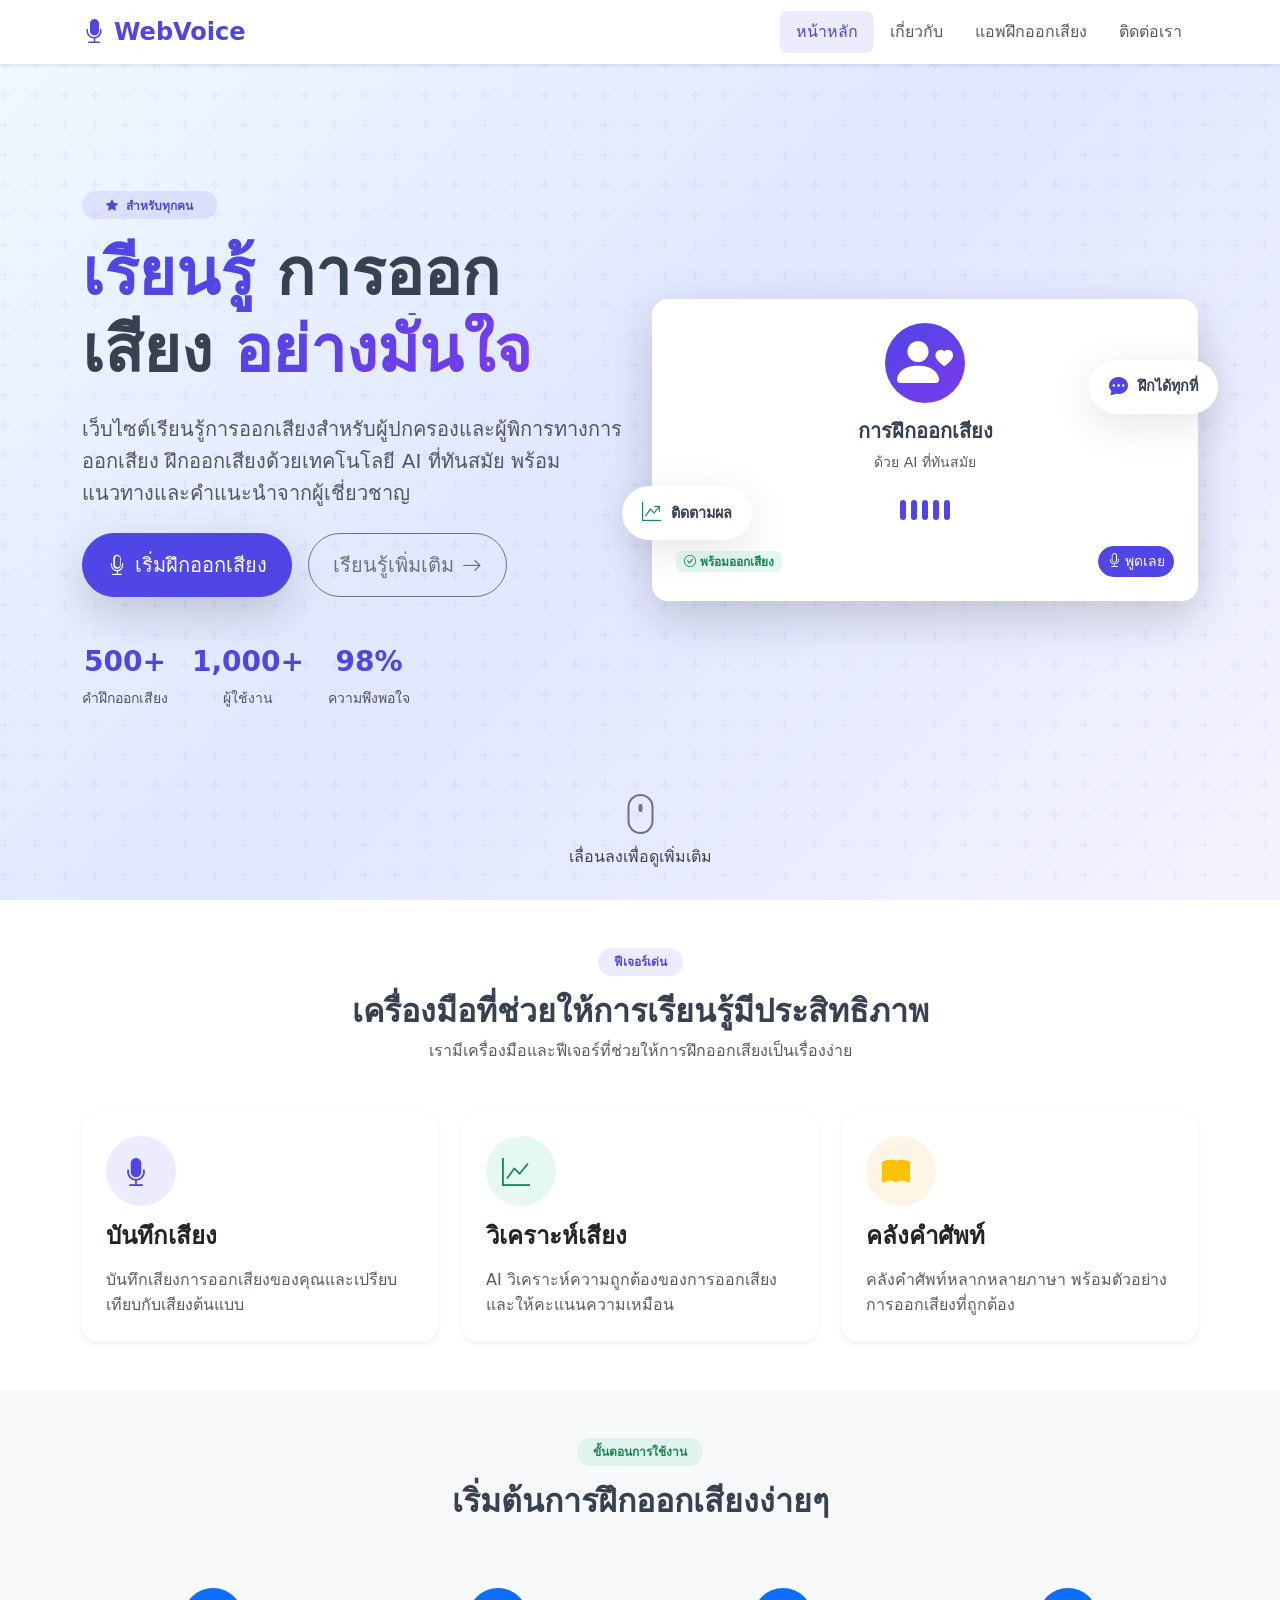
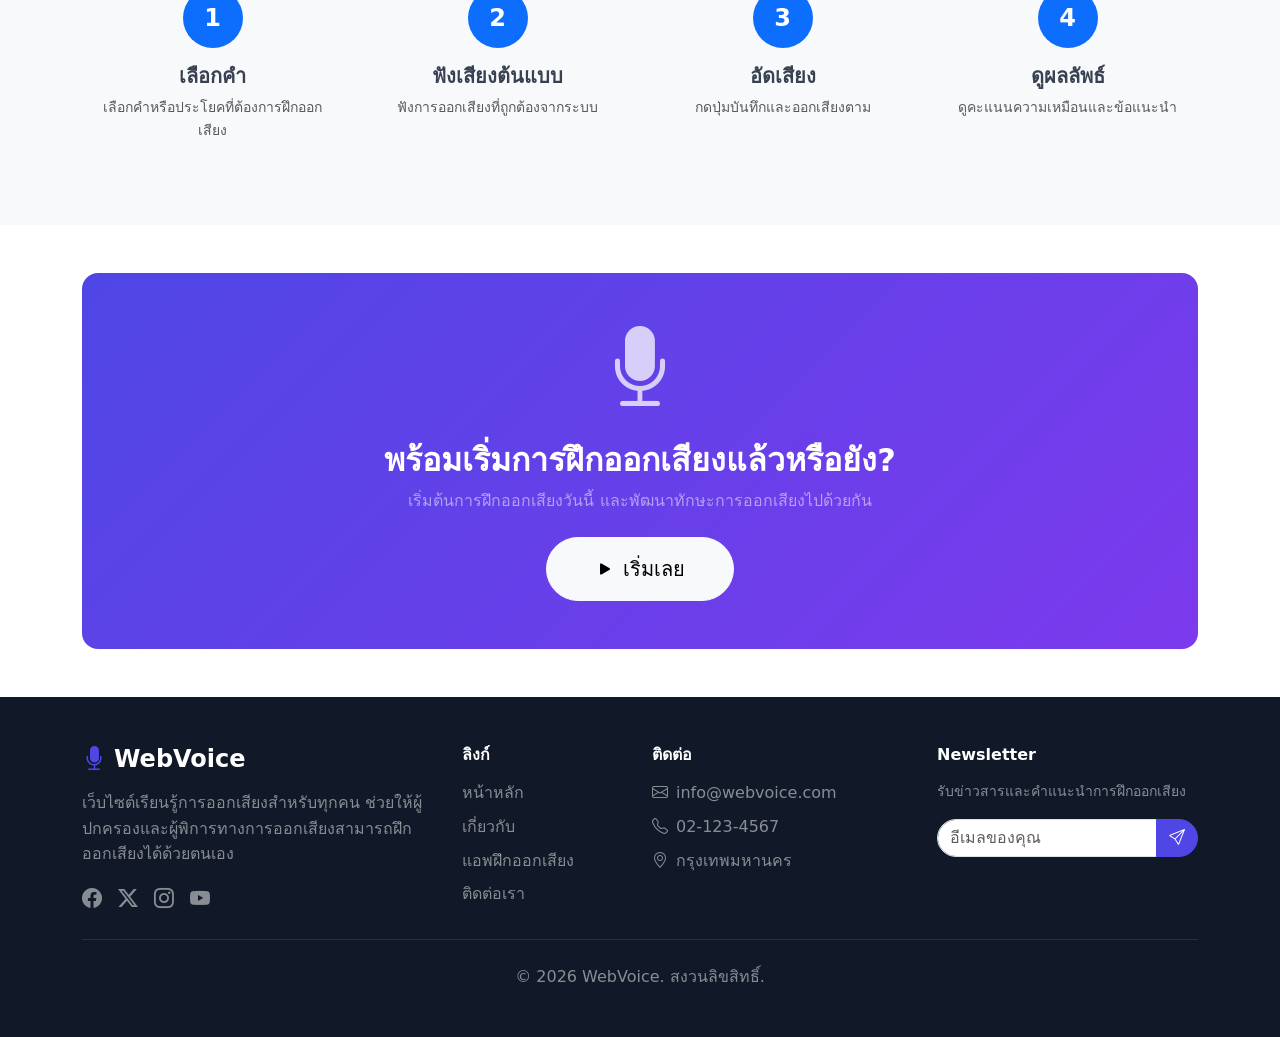
==== index.html @ 3326497d "first commit" ====
<!DOCTYPE html>
<html lang="th">
<head>
    <meta charset="UTF-8">
    <meta name="viewport" content="width=device-width, initial-scale=1.0">
    <title>WebVoice - เรียนรู้การออกเสียง</title>
    <link href="https://cdn.jsdelivr.net/npm/bootstrap@5.3.0/dist/css/bootstrap.min.css" rel="stylesheet">
    <link href="https://cdn.jsdelivr.net/npm/bootstrap-icons@1.11.0/font/bootstrap-icons.css" rel="stylesheet">
    <link rel="stylesheet" href="css/style.css">
</head>
<body>
    <!-- Header -->
    <header class="header-main">
        <nav class="navbar navbar-expand-lg navbar-light bg-white shadow-sm">
            <div class="container">
                <a class="navbar-brand fw-bold text-primary" href="index.html">
                    <i class="bi bi-mic-fill me-2"></i>WebVoice
                </a>
                <button class="navbar-toggler" type="button" data-bs-toggle="collapse" data-bs-target="#navbarNav">
                    <span class="navbar-toggler-icon"></span>
                </button>
                <div class="collapse navbar-collapse" id="navbarNav">
                    <ul class="navbar-nav ms-auto">
                        <li class="nav-item">
                            <a class="nav-link active" href="index.html">หน้าหลัก</a>
                        </li>
                        <li class="nav-item">
                            <a class="nav-link" href="about.html">เกี่ยวกับ</a>
                        </li>
                        <li class="nav-item">
                            <a class="nav-link" href="app.html">แอพฝึกออกเสียง</a>
                        </li>
                        <li class="nav-item">
                            <a class="nav-link" href="contact.html">ติดต่อเรา</a>
                        </li>
                    </ul>
                </div>
            </div>
        </nav>
    </header>

    <!-- Hero Section -->
    <section class="hero-section">
        <div class="hero-overlay"></div>
        <div class="container position-relative">
            <div class="row align-items-center min-vh-100">
                <div class="col-lg-6">
                    <div class="hero-content">
                        <span class="badge bg-primary-subtle text-primary mb-3 px-4 py-2 rounded-pill">
                            <i class="bi bi-star-fill me-1"></i> สำหรับทุกคน
                        </span>
                        <h1 class="display-3 fw-bold mb-4">
                            <span class="text-primary">เรียนรู้</span> การออกเสียง
                            <span class="text-gradient">อย่างมั่นใจ</span>
                        </h1>
                        <p class="lead text-muted mb-4">
                            เว็บไซต์เรียนรู้การออกเสียงสำหรับผู้ปกครองและผู้พิการทางการออกเสียง 
                            ฝึกออกเสียงด้วยเทคโนโลยี AI ที่ทันสมัย พร้อมแนวทางและคำแนะนำจากผู้เชี่ยวชาญ
                        </p>
                        <div class="d-flex gap-3 flex-wrap">
                            <a href="app.html" class="btn btn-primary btn-lg px-4 py-3 rounded-pill shadow-lg">
                                <i class="bi bi-mic me-2"></i>เริ่มฝึกออกเสียง
                            </a>
                            <a href="about.html" class="btn btn-outline-secondary btn-lg px-4 py-3 rounded-pill">
                                เรียนรู้เพิ่มเติม<i class="bi bi-arrow-right ms-2"></i>
                            </a>
                        </div>
                        <div class="mt-5 d-flex gap-4">
                            <div class="text-center">
                                <h3 class="fw-bold text-primary">500+</h3>
                                <p class="text-muted small mb-0">คำฝึกออกเสียง</p>
                            </div>
                            <div class="text-center">
                                <h3 class="fw-bold text-primary">1,000+</h3>
                                <p class="text-muted small mb-0">ผู้ใช้งาน</p>
                            </div>
                            <div class="text-center">
                                <h3 class="fw-bold text-primary">98%</h3>
                                <p class="text-muted small mb-0">ความพึงพอใจ</p>
                            </div>
                        </div>
                    </div>
                </div>
                <div class="col-lg-6 d-none d-lg-block">
                    <div class="hero-image-wrapper">
                        <div class="hero-card bg-white rounded-4 shadow-lg p-4">
                            <div class="text-center mb-3">
                                <div class="avatar-circle mx-auto mb-3">
                                    <i class="bi bi-person-heart display-4 text-white"></i>
                                </div>
                                <h5 class="fw-bold">การฝึกออกเสียง</h5>
                                <p class="text-muted small">ด้วย AI ที่ทันสมัย</p>
                            </div>
                            <div class="sound-wave mb-3">
                                <div class="bar"></div>
                                <div class="bar"></div>
                                <div class="bar"></div>
                                <div class="bar"></div>
                                <div class="bar"></div>
                            </div>
                            <div class="d-flex justify-content-between align-items-center">
                                <span class="badge bg-success-subtle text-success">
                                    <i class="bi bi-check-circle me-1"></i>พร้อมออกเสียง
                                </span>
                                <button class="btn btn-sm btn-primary rounded-pill">
                                    <i class="bi bi-mic"></i> พูดเลย
                                </button>
                            </div>
                        </div>
                        <div class="floating-card card-1">
                            <i class="bi bi-chat-dots-fill text-primary"></i>
                            <span>ฝึกได้ทุกที่</span>
                        </div>
                        <div class="floating-card card-2">
                            <i class="bi bi-graph-up-arrow text-success"></i>
                            <span>ติดตามผล</span>
                        </div>
                    </div>
                </div>
            </div>
        </div>
        <div class="hero-scroll-indicator">
            <div class="mouse">
                <div class="wheel"></div>
            </div>
            <span>เลื่อนลงเพื่อดูเพิ่มเติม</span>
        </div>
    </section>

    <!-- Features Section -->
    <section class="features-section py-5">
        <div class="container">
            <div class="text-center mb-5">
                <span class="badge bg-primary-subtle text-primary px-3 py-2 rounded-pill mb-3">
                    ฟีเจอร์เด่น
                </span>
                <h2 class="fw-bold">เครื่องมือที่ช่วยให้การเรียนรู้มีประสิทธิภาพ</h2>
                <p class="text-muted">เรามีเครื่องมือและฟีเจอร์ที่ช่วยให้การฝึกออกเสียงเป็นเรื่องง่าย</p>
            </div>
            <div class="row g-4">
                <div class="col-md-4">
                    <div class="feature-card card h-100 border-0 shadow-sm rounded-4 p-4">
                        <div class="icon-wrapper bg-primary-subtle rounded-circle p-3 mb-3 d-inline-block">
                            <i class="bi bi-mic-fill fs-3 text-primary"></i>
                        </div>
                        <h4 class="fw-bold mb-3">บันทึกเสียง</h4>
                        <p class="text-muted mb-0">
                            บันทึกเสียงการออกเสียงของคุณและเปรียบเทียบกับเสียงต้นแบบ
                        </p>
                    </div>
                </div>
                <div class="col-md-4">
                    <div class="feature-card card h-100 border-0 shadow-sm rounded-4 p-4">
                        <div class="icon-wrapper bg-success-subtle rounded-circle p-3 mb-3 d-inline-block">
                            <i class="bi bi-graph-up fs-3 text-success"></i>
                        </div>
                        <h4 class="fw-bold mb-3">วิเคราะห์เสียง</h4>
                        <p class="text-muted mb-0">
                            AI วิเคราะห์ความถูกต้องของการออกเสียงและให้คะแนนความเหมือน
                        </p>
                    </div>
                </div>
                <div class="col-md-4">
                    <div class="feature-card card h-100 border-0 shadow-sm rounded-4 p-4">
                        <div class="icon-wrapper bg-warning-subtle rounded-circle p-3 mb-3 d-inline-block">
                            <i class="bi bi-book-fill fs-3 text-warning"></i>
                        </div>
                        <h4 class="fw-bold mb-3">คลังคำศัพท์</h4>
                        <p class="text-muted mb-0">
                            คลังคำศัพท์หลากหลายภาษา พร้อมตัวอย่างการออกเสียงที่ถูกต้อง
                        </p>
                    </div>
                </div>
            </div>
        </div>
    </section>

    <!-- How It Works -->
    <section class="how-it-works py-5 bg-light">
        <div class="container">
            <div class="text-center mb-5">
                <span class="badge bg-success-subtle text-success px-3 py-2 rounded-pill mb-3">
                    ขั้นตอนการใช้งาน
                </span>
                <h2 class="fw-bold">เริ่มต้นการฝึกออกเสียงง่ายๆ</h2>
            </div>
            <div class="row g-4">
                <div class="col-md-3 text-center">
                    <div class="step-card">
                        <div class="step-number bg-primary text-white rounded-circle d-inline-flex align-items-center justify-content-center mb-3">
                            <span class="fs-4 fw-bold">1</span>
                        </div>
                        <h5 class="fw-bold">เลือกคำ</h5>
                        <p class="text-muted small">เลือกคำหรือประโยคที่ต้องการฝึกออกเสียง</p>
                    </div>
                </div>
                <div class="col-md-3 text-center">
                    <div class="step-card">
                        <div class="step-number bg-primary text-white rounded-circle d-inline-flex align-items-center justify-content-center mb-3">
                            <span class="fs-4 fw-bold">2</span>
                        </div>
                        <h5 class="fw-bold">ฟังเสียงต้นแบบ</h5>
                        <p class="text-muted small">ฟังการออกเสียงที่ถูกต้องจากระบบ</p>
                    </div>
                </div>
                <div class="col-md-3 text-center">
                    <div class="step-card">
                        <div class="step-number bg-primary text-white rounded-circle d-inline-flex align-items-center justify-content-center mb-3">
                            <span class="fs-4 fw-bold">3</span>
                        </div>
                        <h5 class="fw-bold">อัดเสียง</h5>
                        <p class="text-muted small">กดปุ่มบันทึกและออกเสียงตาม</p>
                    </div>
                </div>
                <div class="col-md-3 text-center">
                    <div class="step-card">
                        <div class="step-number bg-primary text-white rounded-circle d-inline-flex align-items-center justify-content-center mb-3">
                            <span class="fs-4 fw-bold">4</span>
                        </div>
                        <h5 class="fw-bold">ดูผลลัพธ์</h5>
                        <p class="text-muted small">ดูคะแนนความเหมือนและข้อแนะนำ</p>
                    </div>
                </div>
            </div>
        </div>
    </section>

    <!-- CTA Section -->
    <section class="cta-section py-5">
        <div class="container">
            <div class="card bg-primary border-0 rounded-4 p-5 text-center">
                <div class="row justify-content-center">
                    <div class="col-lg-8">
                        <i class="bi bi-mic-fill display-1 text-white opacity-75"></i>
                        <h2 class="fw-bold text-white mt-4">พร้อมเริ่มการฝึกออกเสียงแล้วหรือยัง?</h2>
                        <p class="text-white-50 mb-4">
                            เริ่มต้นการฝึกออกเสียงวันนี้ และพัฒนาทักษะการออกเสียงไปด้วยกัน
                        </p>
                        <a href="app.html" class="btn btn-light btn-lg px-5 py-3 rounded-pill">
                            <i class="bi bi-play-fill me-2"></i>เริ่มเลย
                        </a>
                    </div>
                </div>
            </div>
        </div>
    </section>

    <!-- Footer -->
    <footer class="footer-main bg-dark text-white py-5">
        <div class="container">
            <div class="row g-4">
                <div class="col-lg-4">
                    <h4 class="fw-bold mb-3">
                        <i class="bi bi-mic-fill me-2 text-primary"></i>WebVoice
                    </h4>
                    <p class="text-white-50 mb-3">
                        เว็บไซต์เรียนรู้การออกเสียงสำหรับทุกคน ช่วยให้ผู้ปกครองและผู้พิการทางการออกเสียงสามารถฝึกออกเสียงได้ด้วยตนเอง
                    </p>
                    <div class="d-flex gap-3">
                        <a href="#" class="text-white-50 fs-5"><i class="bi bi-facebook"></i></a>
                        <a href="#" class="text-white-50 fs-5"><i class="bi bi-twitter-x"></i></a>
                        <a href="#" class="text-white-50 fs-5"><i class="bi bi-instagram"></i></a>
                        <a href="#" class="text-white-50 fs-5"><i class="bi bi-youtube"></i></a>
                    </div>
                </div>
                <div class="col-lg-2">
                    <h6 class="fw-bold mb-3">ลิงก์</h6>
                    <ul class="list-unstyled mb-0">
                        <li class="mb-2"><a href="index.html" class="text-white-50 text-decoration-none">หน้าหลัก</a></li>
                        <li class="mb-2"><a href="about.html" class="text-white-50 text-decoration-none">เกี่ยวกับ</a></li>
                        <li class="mb-2"><a href="app.html" class="text-white-50 text-decoration-none">แอพฝึกออกเสียง</a></li>
                        <li class="mb-2"><a href="contact.html" class="text-white-50 text-decoration-none">ติดต่อเรา</a></li>
                    </ul>
                </div>
                <div class="col-lg-3">
                    <h6 class="fw-bold mb-3">ติดต่อ</h6>
                    <ul class="list-unstyled mb-0 text-white-50">
                        <li class="mb-2"><i class="bi bi-envelope me-2"></i>info@webvoice.com</li>
                        <li class="mb-2"><i class="bi bi-telephone me-2"></i>02-123-4567</li>
                        <li class="mb-2"><i class="bi bi-geo-alt me-2"></i>กรุงเทพมหานคร</li>
                    </ul>
                </div>
                <div class="col-lg-3">
                    <h6 class="fw-bold mb-3">Newsletter</h6>
                    <p class="text-white-50 small">รับข่าวสารและคำแนะนำการฝึกออกเสียง</p>
                    <div class="input-group">
                        <input type="email" class="form-control rounded-start-pill" placeholder="อีเมลของคุณ">
                        <button class="btn btn-primary rounded-end-pill" type="button">
                            <i class="bi bi-send"></i>
                        </button>
                    </div>
                </div>
            </div>
            <hr class="my-4 border-secondary">
            <div class="text-center text-white-50">
                <p class="mb-0">&copy; 2026 WebVoice. สงวนลิขสิทธิ์.</p>
            </div>
        </div>
    </footer>

    <script src="https://cdn.jsdelivr.net/npm/bootstrap@5.3.0/dist/js/bootstrap.bundle.min.js"></script>
</body>
</html>
---- css/style.css ----
/* filepath: css/style.css */
:root {
    --primary-color: #4f46e5;
    --secondary-color: #6366f1;
    --success-color: #10b981;
    --warning-color: #f59e0b;
    --info-color: #06b6d4;
    --dark-color: #1f2937;
    --light-color: #f9fafb;
    --gradient-primary: linear-gradient(135deg, #4f46e5 0%, #7c3aed 100%);
}

* {
    margin: 0;
    padding: 0;
    box-sizing: border-box;
}

body {
    font-family: 'Segoe UI', system-ui, -apple-system, sans-serif;
    line-height: 1.6;
    color: #374151;
    overflow-x: hidden;
}

/* Header */
.header-main {
    position: fixed;
    top: 0;
    left: 0;
    right: 0;
    z-index: 1000;
    background: rgba(255, 255, 255, 0.95);
    backdrop-filter: blur(10px);
}

.navbar-brand {
    font-size: 1.5rem;
    color: var(--primary-color) !important;
}

.nav-link {
    font-weight: 500;
    padding: 0.5rem 1rem !important;
    border-radius: 0.5rem;
    transition: all 0.3s ease;
}

.nav-link:hover,
.nav-link.active {
    color: var(--primary-color) !important;
    background: rgba(79, 70, 229, 0.1);
}

/* Hero Section */
.hero-section {
    position: relative;
    min-height: 100vh;
    background: linear-gradient(135deg, #f0f9ff 0%, #e0e7ff 50%, #f5f3ff 100%);
    overflow: hidden;
}

.hero-overlay {
    position: absolute;
    top: 0;
    left: 0;
    right: 0;
    bottom: 0;
    background: url("data:image/svg+xml,%3Csvg width='60' height='60' viewBox='0 0 60 60' xmlns='http://www.w3.org/2000/svg'%3E%3Cg fill='none' fill-rule='evenodd'%3E%3Cg fill='%234f46e5' fill-opacity='0.05'%3E%3Cpath d='M36 34v-4h-2v4h-4v2h4v4h2v-4h4v-2h-4zm0-30V0h-2v4h-4v2h4v4h2V6h4V4h-4zM6 34v-4H4v4H0v2h4v4h2v-4h4v-2H6zM6 4V0H4v4H0v2h4v4h2V6h4V4H6z'/%3E%3C/g%3E%3C/g%3E%3C/svg%3E");
}

.hero-content {
    animation: fadeInUp 1s ease-out;
}

@keyframes fadeInUp {
    from {
        opacity: 0;
        transform: translateY(30px);
    }
    to {
        opacity: 1;
        transform: translateY(0);
    }
}

.text-gradient {
    background: var(--gradient-primary);
    -webkit-background-clip: text;
    -webkit-text-fill-color: transparent;
    background-clip: text;
}

.hero-image-wrapper {
    position: relative;
    animation: fadeInRight 1s ease-out 0.3s both;
}

@keyframes fadeInRight {
    from {
        opacity: 0;
        transform: translateX(30px);
    }
    to {
        opacity: 1;
        transform: translateX(0);
    }
}

.hero-card {
    animation: float 3s ease-in-out infinite;
}

@keyframes float {
    0%, 100% {
        transform: translateY(0);
    }
    50% {
        transform: translateY(-10px);
    }
}

.avatar-circle {
    width: 80px;
    height: 80px;
    background: var(--gradient-primary);
    border-radius: 50%;
    display: flex;
    align-items: center;
    justify-content: center;
}

.sound-wave {
    display: flex;
    align-items: center;
    justify-content: center;
    gap: 5px;
    height: 40px;
}

.sound-wave .bar {
    width: 6px;
    height: 20px;
    background: var(--primary-color);
    border-radius: 3px;
    animation: soundWave 1s ease-in-out infinite;
}

.sound-wave .bar:nth-child(1) { animation-delay: 0s; }
.sound-wave .bar:nth-child(2) { animation-delay: 0.1s; }
.sound-wave .bar:nth-child(3) { animation-delay: 0.2s; }
.sound-wave .bar:nth-child(4) { animation-delay: 0.3s; }
.sound-wave .bar:nth-child(5) { animation-delay: 0.4s; }

@keyframes soundWave {
    0%, 100% {
        height: 10px;
    }
    50% {
        height: 35px;
    }
}

.floating-card {
    position: absolute;
    background: white;
    padding: 12px 20px;
    border-radius: 50px;
    box-shadow: 0 10px 40px rgba(0, 0, 0, 0.1);
    display: flex;
    align-items: center;
    gap: 10px;
    font-weight: 600;
    font-size: 0.9rem;
    animation: floatCard 3s ease-in-out infinite;
}

.floating-card i {
    font-size: 1.2rem;
}

.card-1 {
    top: 20%;
    right: -20px;
    animation-delay: 0s;
}

.card-2 {
    bottom: 20%;
    left: -30px;
    animation-delay: 1.5s;
}

@keyframes floatCard {
    0%, 100% {
        transform: translateY(0);
    }
    50% {
        transform: translateY(-10px);
    }
}

.hero-scroll-indicator {
    position: absolute;
    bottom: 30px;
    left: 50%;
    transform: translateX(-50%);
    text-align: center;
    animation: bounce 2s infinite;
}

.hero-scroll-indicator .mouse {
    width: 26px;
    height: 40px;
    border: 2px solid #6b7280;
    border-radius: 20px;
    margin: 0 auto 10px;
    position: relative;
}

.hero-scroll-indicator .wheel {
    width: 4px;
    height: 8px;
    background: #6b7280;
    border-radius: 2px;
    position: absolute;
    top: 8px;
    left: 50%;
    transform: translateX(-50%);
    animation: scroll 2s infinite;
}

@keyframes bounce {
    0%, 20%, 50%, 80%, 100% {
        transform: translateX(-50%) translateY(0);
    }
    40% {
        transform: translateX(-50%) translateY(-10px);
    }
    60% {
        transform: translateX(-50%) translateY(-5px);
    }
}

@keyframes scroll {
    0% {
        opacity: 1;
        transform: translateX(-50%) translateY(0);
    }
    100% {
        opacity: 0;
        transform: translateX(-50%) translateY(15px);
    }
}

/* Features Section */
.feature-card {
    transition: all 0.3s ease;
}

.feature-card:hover {
    transform: translateY(-5px);
}

.icon-wrapper {
    width: 70px;
    height: 70px;
    display: flex;
    align-items: center;
    justify-content: center;
}

/* How It Works */
.step-card {
    padding: 20px;
}

.step-number {
    width: 60px;
    height: 60px;
    font-size: 1.5rem;
}

/* CTA Section */
.cta-section .card {
    background: var(--gradient-primary) !important;
}

/* Footer */
.footer-main {
    background: #111827 !important;
}

.footer-main a {
    transition: all 0.3s ease;
}

.footer-main a:hover {
    color: white !important;
    transform: translateX(5px);
}

/* Buttons */
.btn-primary {
    background: var(--primary-color);
    border-color: var(--primary-color);
}

.btn-primary:hover {
    background: #4338ca;
    border-color: #4338ca;
}

.btn-outline-secondary:hover {
    background: #6b7280;
    border-color: #6b7280;
    color: white;
}

/* Responsive */
@media (max-width: 991px) {
    .hero-image-wrapper {
        display: none;
    }
    
    .floating-card {
        display: none;
    }
}

@media (max-width: 768px) {
    .display-3 {
        font-size: 2rem !important;
    }
    
    .hero-content .d-flex {
        flex-direction: column;
    }
    
    .hero-content .btn {
        width: 100%;
    }
}

/* App Page Specific Styles */
.app-container {
    min-height: 100vh;
    padding-top: 80px;
    background: linear-gradient(135deg, #f0f9ff 0%, #e0e7ff 100%);
}

.word-display {
    background: white;
    border-radius: 20px;
    padding: 40px;
    box-shadow: 0 20px 60px rgba(0, 0, 0, 0.1);
}

.word-text {
    font-size: 3rem;
    font-weight: 700;
    color: var(--dark-color);
    margin-bottom: 10px;
}

.word-phonetic {
    font-size: 1.5rem;
    color: #6b7280;
}

.record-button {
    width: 120px;
    height: 120px;
    border-radius: 50%;
    background: var(--gradient-primary);
    border: none;
    color: white;
    font-size: 3rem;
    cursor: pointer;
    transition: all 0.3s ease;
    box-shadow: 0 10px 40px rgba(79, 70, 229, 0.4);
}

.record-button:hover {
    transform: scale(1.1);
}

.record-button.recording {
    animation: pulse 1s infinite;
}

@keyframes pulse {
    0% {
        box-shadow: 0 0 0 0 rgba(79, 70, 229, 0.7);
    }
    70% {
        box-shadow: 0 0 0 30px rgba(79, 70, 229, 0);
    }
    100% {
        box-shadow: 0 0 0 0 rgba(79, 70, 229, 0);
    }
}

.result-display {
    background: white;
    border-radius: 20px;
    padding: 30px;
    margin-top: 30px;
}

.score-circle {
    width: 150px;
    height: 150px;
    border-radius: 50%;
    display: flex;
    align-items: center;
    justify-content: center;
    font-size: 3rem;
    font-weight: 700;
    margin: 0 auto;
}

.score-high {
    background: linear-gradient(135deg, #d1fae5 0%, #a7f3d0 100%);
    color: #065f46;
}

.score-medium {
    background: linear-gradient(135deg, #fef3c7 0%, #fde68a 100%);
    color: #92400e;
}

.score-low {
    background: linear-gradient(135deg, #fee2e2 0%, #fecaca 100%);
    color: #991b1b;
}

/* About Page */
.about-hero {
    background: linear-gradient(135deg, #f0f9ff 0%, #e0e7ff 100%);
    padding: 120px 0 60px;
}

.about-card {
    background: white;
    border-radius: 20px;
    padding: 40px;
    box-shadow: 0 20px 60px rgba(0, 0, 0, 0.1);
}

/* Contact Page */
.contact-hero {
    background: linear-gradient(135deg, #f0f9ff 0%, #e0e7ff 100%);
    padding: 120px 0 60px;
}

.profile-card {
    background: white;
    border-radius: 20px;
    padding: 30px;
    box-shadow: 0 20px 60px rgba(0, 0, 0, 0.1);
    text-align: center;
}

.profile-image {
    width: 150px;
    height: 150px;
    border-radius: 50%;
    object-fit: cover;
    margin-bottom: 20px;
    border: 5px solid var(--primary-color);
}

.contact-form {
    background: white;
    border-radius: 20px;
    padding: 40px;
    box-shadow: 0 20px 60px rgba(0, 0, 0, 0.1);
}

/* Animations */
.fade-in {
    animation: fadeIn 0.5s ease-out;
}

@keyframes fadeIn {
    from {
        opacity: 0;
    }
    to {
        opacity: 1;
    }
}

/* Utility Classes */
.bg-primary-subtle {
    background-color: rgba(79, 70, 229, 0.1) !important;
}

.bg-success-subtle {
    background-color: rgba(16, 185, 129, 0.1) !important;
}

.bg-warning-subtle {
    background-color: rgba(245, 158, 11, 0.1) !important;
}

.text-primary {
    color: var(--primary-color) !important;
}
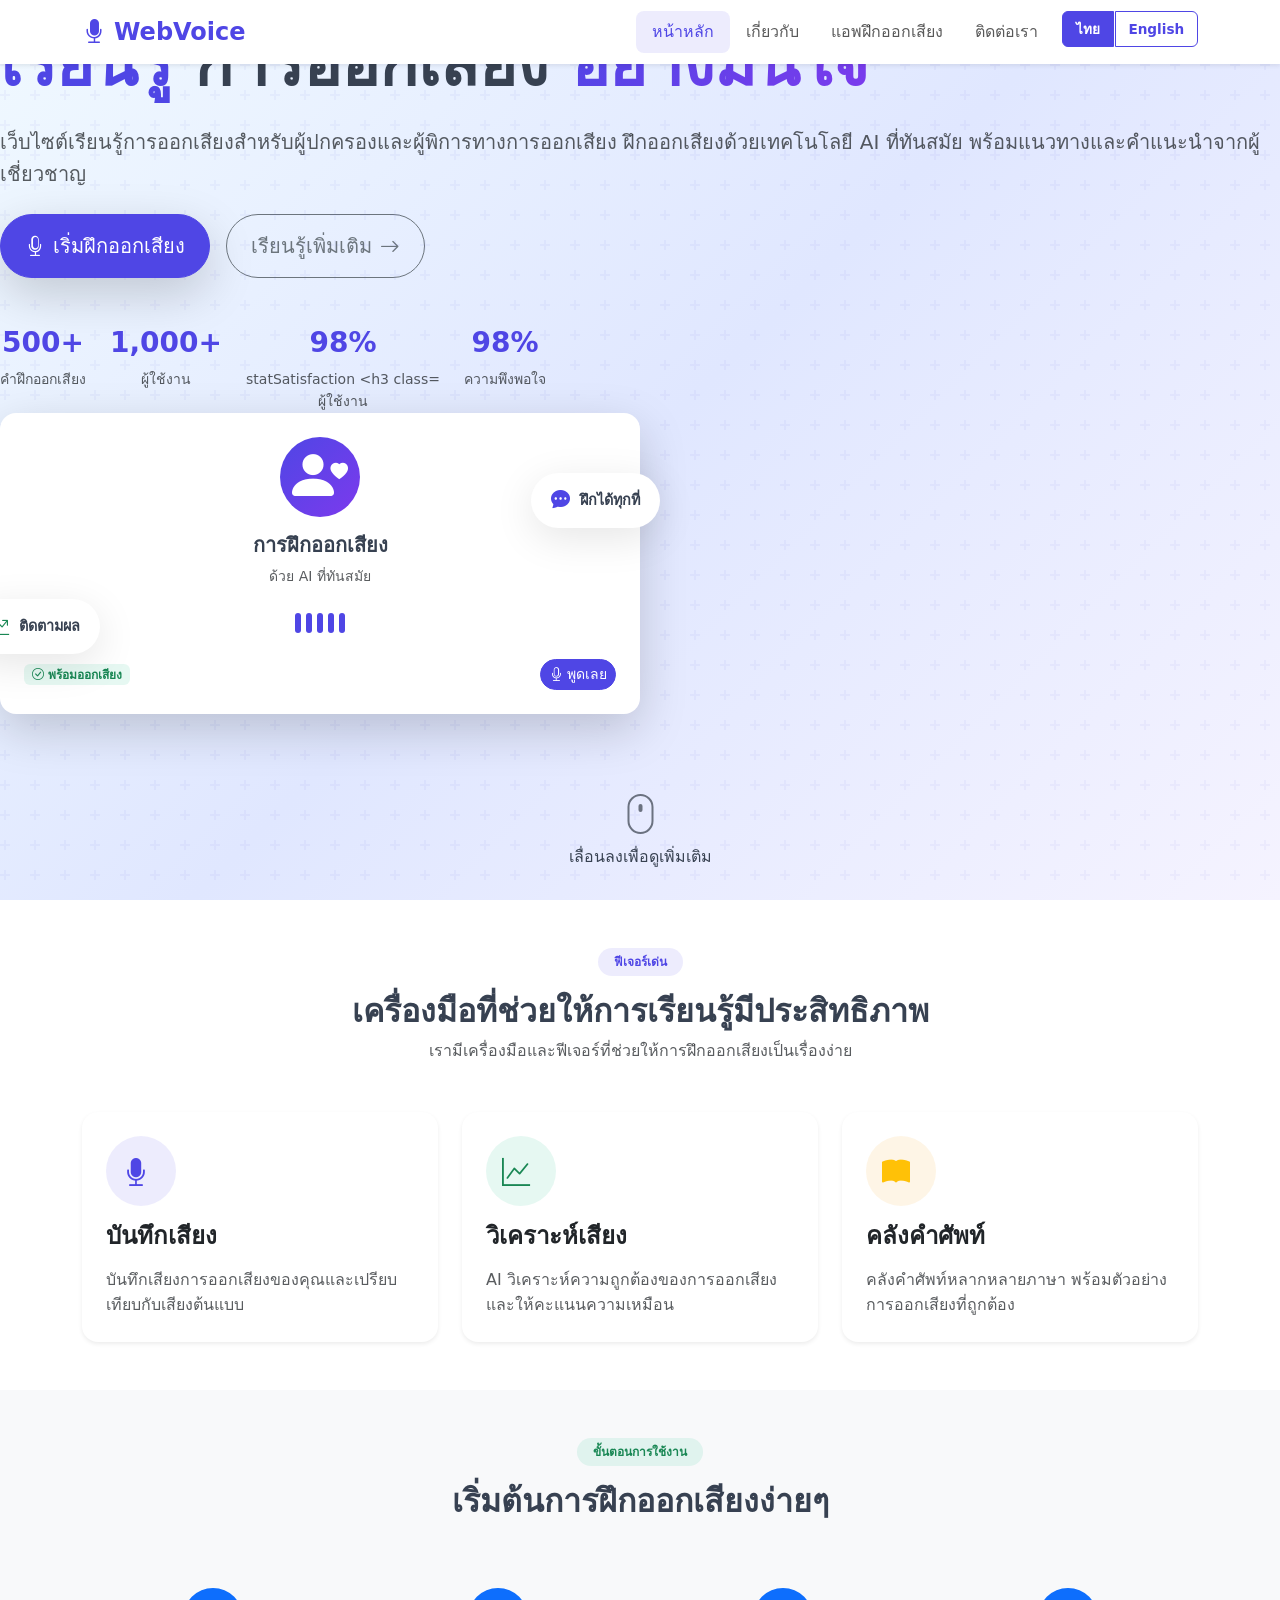
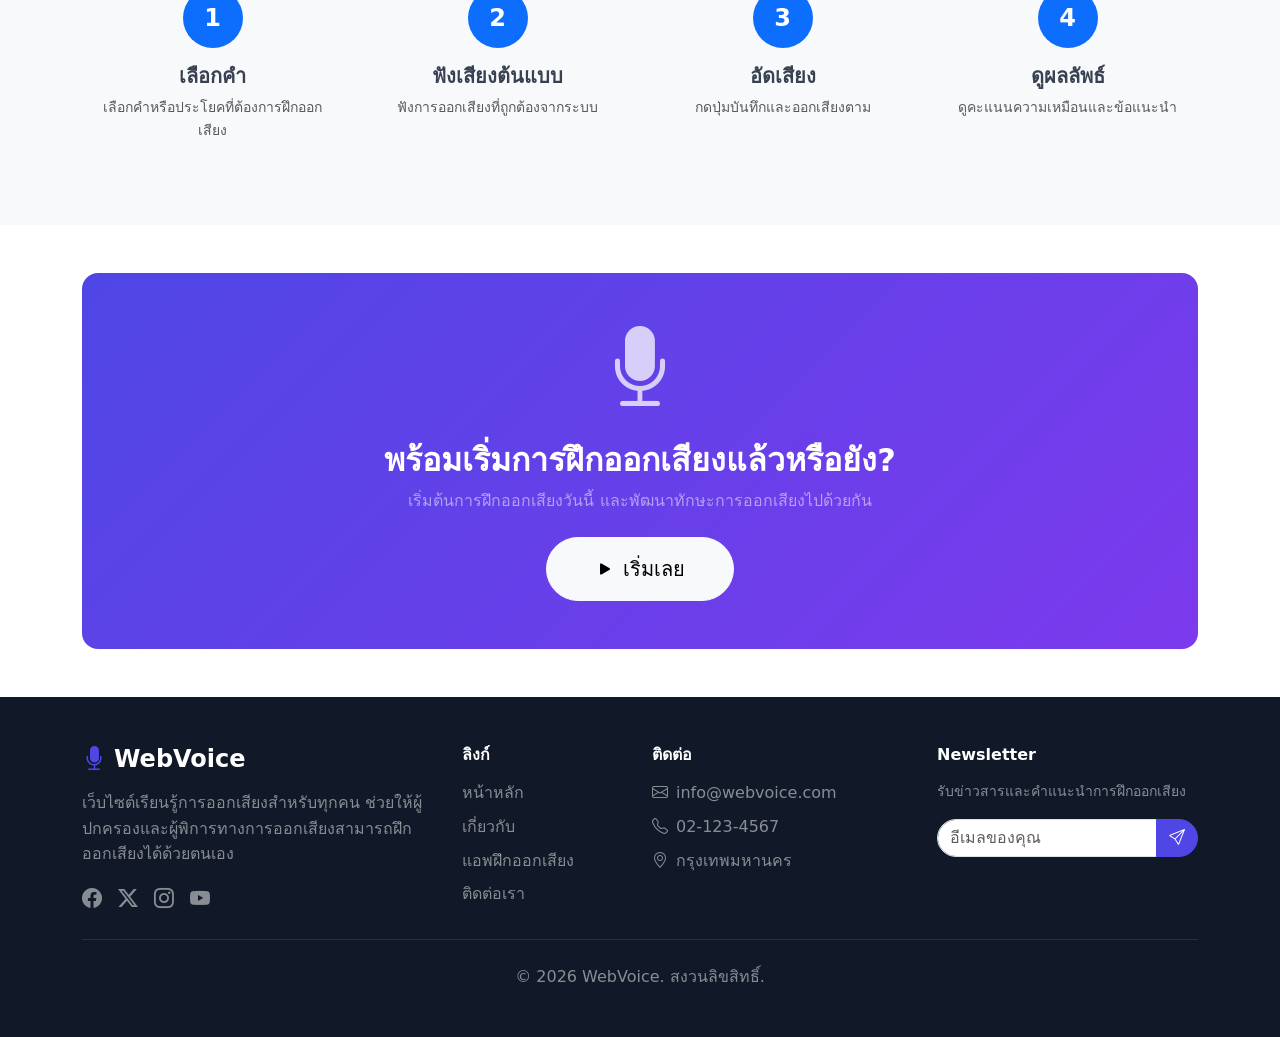
==== commit d32796c1: "ปรับแก้ prompt สั่งให้ AI gen เว็บ รองรับการฝึกออกเสียง 2 ภาษา" ====
--- a/index.html
+++ b/index.html
@@ -3,10 +3,11 @@
 <head>
     <meta charset="UTF-8">
     <meta name="viewport" content="width=device-width, initial-scale=1.0">
-    <title>WebVoice - เรียนรู้การออกเสียง</title>
+    <title data-i18n="indexTitle">WebVoice - เรียนรู้การออกเสียง</title>
     <link href="https://cdn.jsdelivr.net/npm/bootstrap@5.3.0/dist/css/bootstrap.min.css" rel="stylesheet">
     <link href="https://cdn.jsdelivr.net/npm/bootstrap-icons@1.11.0/font/bootstrap-icons.css" rel="stylesheet">
     <link rel="stylesheet" href="css/style.css">
+    <script src="js/i18n.js"></script>
 </head>
 <body>
     <!-- Header -->
@@ -22,16 +23,22 @@
                 <div class="collapse navbar-collapse" id="navbarNav">
                     <ul class="navbar-nav ms-auto">
                         <li class="nav-item">
-                            <a class="nav-link active" href="index.html">หน้าหลัก</a>
-                        </li>
-                        <li class="nav-item">
-                            <a class="nav-link" href="about.html">เกี่ยวกับ</a>
-                        </li>
-                        <li class="nav-item">
-                            <a class="nav-link" href="app.html">แอพฝึกออกเสียง</a>
-                        </li>
-                        <li class="nav-item">
-                            <a class="nav-link" href="contact.html">ติดต่อเรา</a>
+                            <a class="nav-link active" href="index.html" data-i18n="home">หน้าหลัก</a>
+                        </li>
+                        <li class="nav-item">
+                            <a class="nav-link" href="about.html" data-i18n="about">เกี่ยวกับ</a>
+                        </li>
+                        <li class="nav-item">
+                            <a class="nav-link" href="app.html" data-i18n="app">แอพฝึกออกเสียง</a>
+                        </li>
+                        <li class="nav-item">
+                            <a class="nav-link" href="contact.html" data-i18n="contact">ติดต่อเรา</a>
+                        </li>
+                        <li class="nav-item">
+                            <div class="btn-group ms-2" role="group">
+                                <button type="button" class="btn btn-sm btn-outline-primary rounded-start" id="langTh" onclick="i18n.setLanguage('th')">ไทย</button>
+                                <button type="button" class="btn btn-sm btn-outline-primary rounded-end" id="langEn" onclick="i18n.setLanguage('en')">English</button>
+                            </div>
                         </li>
                     </ul>
                 </div>
@@ -41,36 +48,36 @@
 
     <!-- Hero Section -->
     <section class="hero-section">
-        <div class="hero-overlay"></div>
-        <div class="container position-relative">
-            <div class="row align-items-center min-vh-100">
-                <div class="col-lg-6">
-                    <div class="hero-content">
-                        <span class="badge bg-primary-subtle text-primary mb-3 px-4 py-2 rounded-pill">
-                            <i class="bi bi-star-fill me-1"></i> สำหรับทุกคน
+        <div class="hero-overlay"></div><span data-i18n="badgeForEveryone"> สำหรับทุกคน</span>
                         </span>
                         <h1 class="display-3 fw-bold mb-4">
-                            <span class="text-primary">เรียนรู้</span> การออกเสียง
-                            <span class="text-gradient">อย่างมั่นใจ</span>
+                            <span class="text-primary" data-i18n="heroHeading1">เรียนรู้</span> <span data-i18n="heroHeading2">การออกเสียง</span>
+                            <span class="text-gradient" data-i18n="heroHeading3">อย่างมั่นใจ</span>
                         </h1>
-                        <p class="lead text-muted mb-4">
+                        <p class="lead text-muted mb-4" data-i18n="heroDesc">
                             เว็บไซต์เรียนรู้การออกเสียงสำหรับผู้ปกครองและผู้พิการทางการออกเสียง 
                             ฝึกออกเสียงด้วยเทคโนโลยี AI ที่ทันสมัย พร้อมแนวทางและคำแนะนำจากผู้เชี่ยวชาญ
                         </p>
                         <div class="d-flex gap-3 flex-wrap">
                             <a href="app.html" class="btn btn-primary btn-lg px-4 py-3 rounded-pill shadow-lg">
-                                <i class="bi bi-mic me-2"></i>เริ่มฝึกออกเสียง
+                                <i class="bi bi-mic me-2"></i><span data-i18n="startPractice">เริ่มฝึกออกเสียง</span>
                             </a>
                             <a href="about.html" class="btn btn-outline-secondary btn-lg px-4 py-3 rounded-pill">
-                                เรียนรู้เพิ่มเติม<i class="bi bi-arrow-right ms-2"></i>
+                                <span data-i18n="learnMore">เรียนรู้เพิ่มเติม</span><i class="bi bi-arrow-right ms-2"></i>
                             </a>
                         </div>
                         <div class="mt-5 d-flex gap-4">
                             <div class="text-center">
                                 <h3 class="fw-bold text-primary">500+</h3>
-                                <p class="text-muted small mb-0">คำฝึกออกเสียง</p>
+                                <p class="text-muted small mb-0" data-i18n="statWords">คำฝึกออกเสียง</p>
                             </div>
                             <div class="text-center">
+                                <h3 class="fw-bold text-primary">1,000+</h3>
+                                <p class="text-muted small mb-0" data-i18n="statUsers">ผู้ใช้งาน</p>
+                            </div>
+                            <div class="text-center">
+                                <h3 class="fw-bold text-primary">98%</h3>
+                                <p class="text-muted small mb-0" data-i18n="statSatisfaction
                                 <h3 class="fw-bold text-primary">1,000+</h3>
                                 <p class="text-muted small mb-0">ผู้ใช้งาน</p>
                             </div>
--- a/css/style.css
+++ b/css/style.css
@@ -50,6 +50,33 @@
 .nav-link.active {
     color: var(--primary-color) !important;
     background: rgba(79, 70, 229, 0.1);
+}
+
+/* Language Switcher */
+.btn-group .btn-outline-primary {
+    font-size: 0.85rem;
+    font-weight: 600;
+    padding: 0.4rem 0.8rem;
+    border-color: var(--primary-color);
+    color: var(--primary-color);
+    transition: all 0.3s ease;
+}
+
+.btn-group .btn-outline-primary:hover {
+    background-color: var(--primary-color);
+    border-color: var(--primary-color);
+    color: white;
+}
+
+.btn-group .btn-outline-primary.active {
+    background-color: var(--primary-color);
+    border-color: var(--primary-color);
+    color: white;
+}
+
+.nav-item .btn-group {
+    display: flex;
+    gap: 2px;
 }
 
 /* Hero Section */
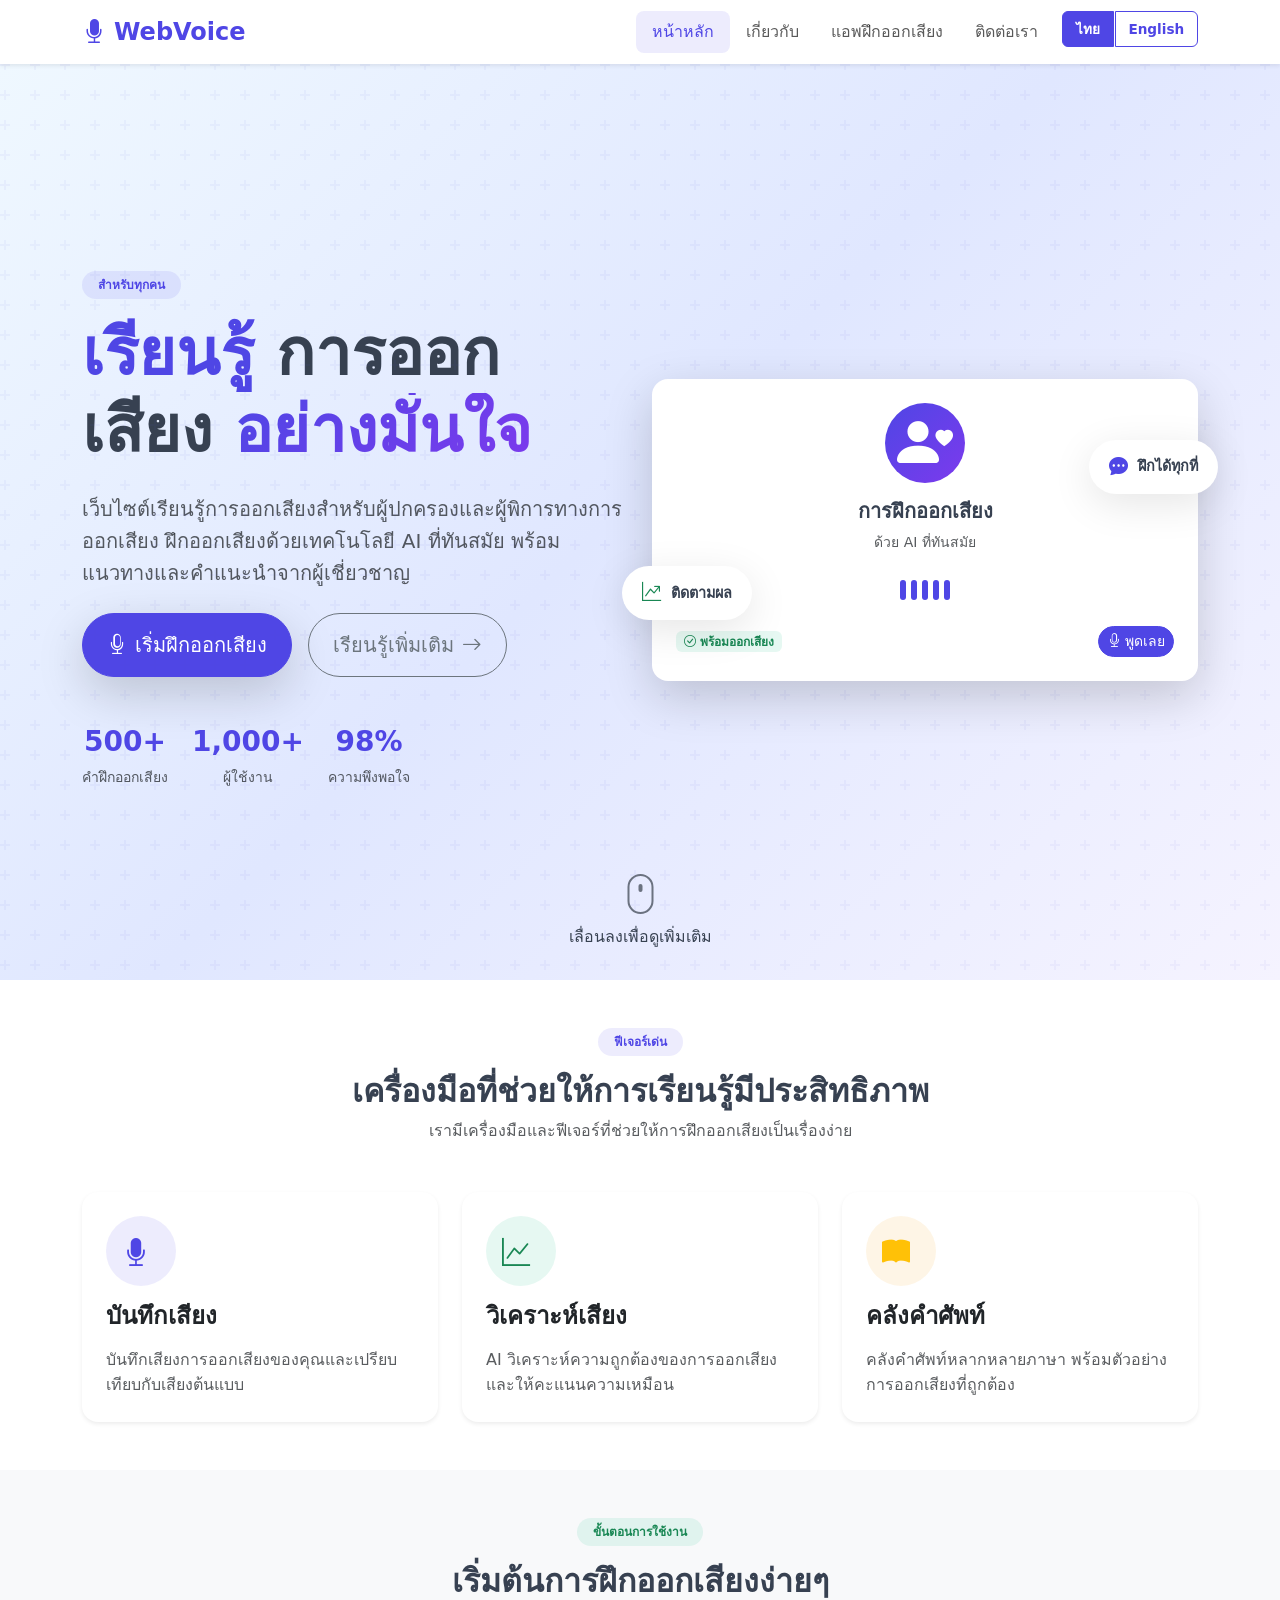
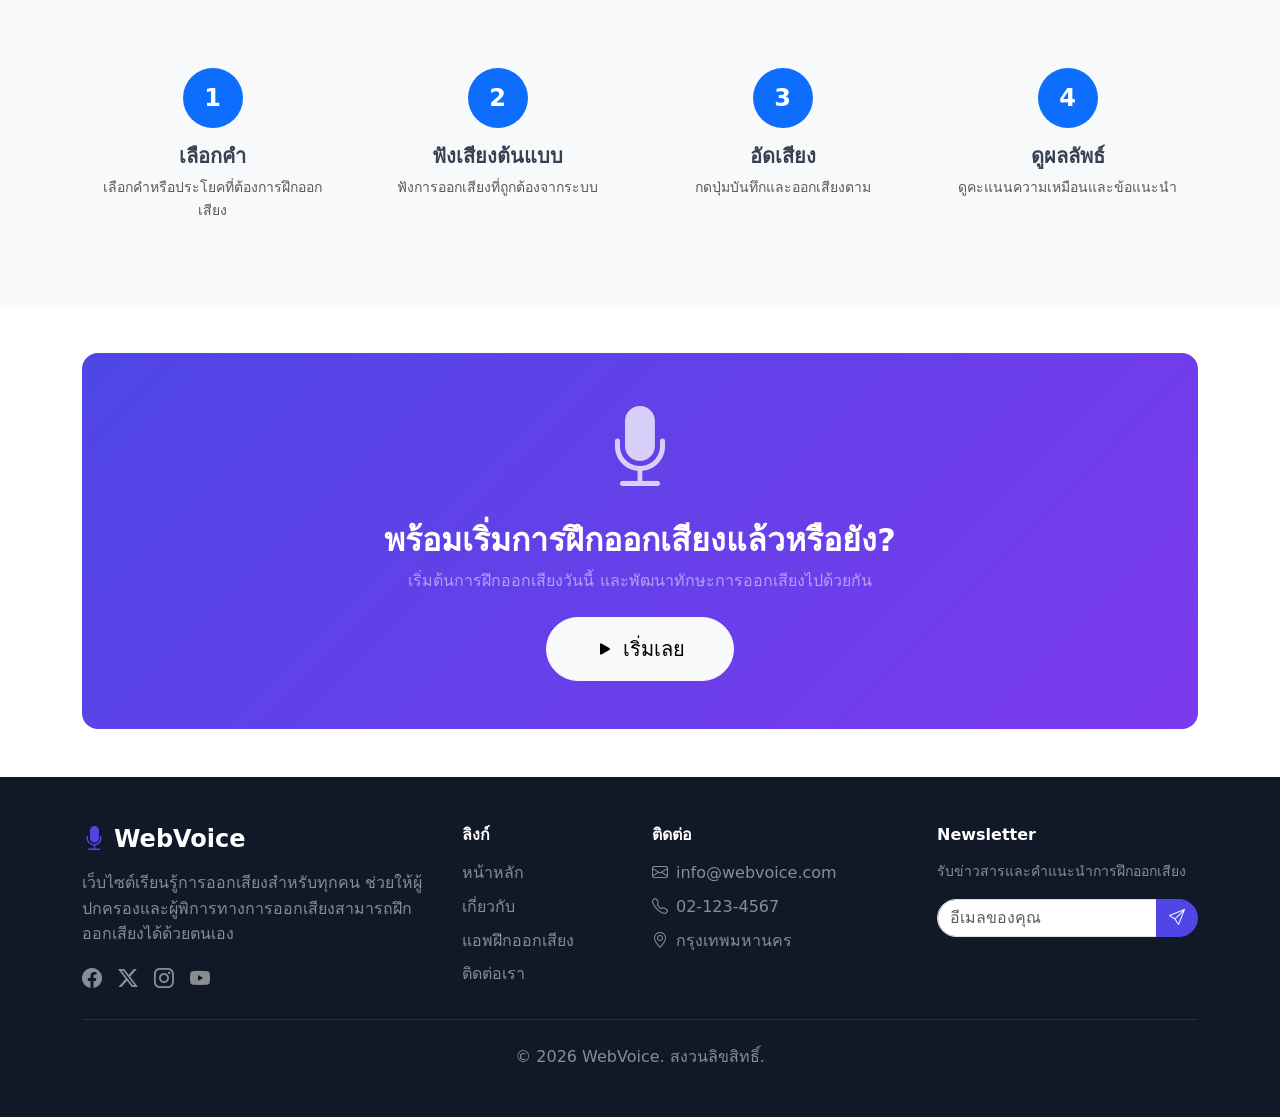
==== commit 90b3379c: "แก้ hero section layout เพี้ยน" ====
--- a/index.html
+++ b/index.html
@@ -48,8 +48,12 @@
 
     <!-- Hero Section -->
     <section class="hero-section">
-        <div class="hero-overlay"></div><span data-i18n="badgeForEveryone"> สำหรับทุกคน</span>
-                        </span>
+        <div class="hero-overlay"></div>
+        <div class="container">
+            <div class="row align-items-center min-vh-100">
+                <div class="col-lg-6">
+                    <div class="hero-content">
+                        <span class="badge bg-primary-subtle text-primary px-3 py-2 rounded-pill mb-3" data-i18n="badgeForEveryone">สำหรับทุกคน</span>
                         <h1 class="display-3 fw-bold mb-4">
                             <span class="text-primary" data-i18n="heroHeading1">เรียนรู้</span> <span data-i18n="heroHeading2">การออกเสียง</span>
                             <span class="text-gradient" data-i18n="heroHeading3">อย่างมั่นใจ</span>
@@ -77,13 +81,7 @@
                             </div>
                             <div class="text-center">
                                 <h3 class="fw-bold text-primary">98%</h3>
-                                <p class="text-muted small mb-0" data-i18n="statSatisfaction
-                                <h3 class="fw-bold text-primary">1,000+</h3>
-                                <p class="text-muted small mb-0">ผู้ใช้งาน</p>
-                            </div>
-                            <div class="text-center">
-                                <h3 class="fw-bold text-primary">98%</h3>
-                                <p class="text-muted small mb-0">ความพึงพอใจ</p>
+                                <p class="text-muted small mb-0" data-i18n="statSatisfaction">ความพึงพอใจ</p>
                             </div>
                         </div>
                     </div>
--- a/css/style.css
+++ b/css/style.css
@@ -85,6 +85,7 @@
     min-height: 100vh;
     background: linear-gradient(135deg, #f0f9ff 0%, #e0e7ff 50%, #f5f3ff 100%);
     overflow: hidden;
+    padding-top: 5rem; /* Account for fixed header */
 }
 
 .hero-overlay {
@@ -98,6 +99,8 @@
 
 .hero-content {
     animation: fadeInUp 1s ease-out;
+    padding: 2rem 0;
+}
 }
 
 @keyframes fadeInUp {
